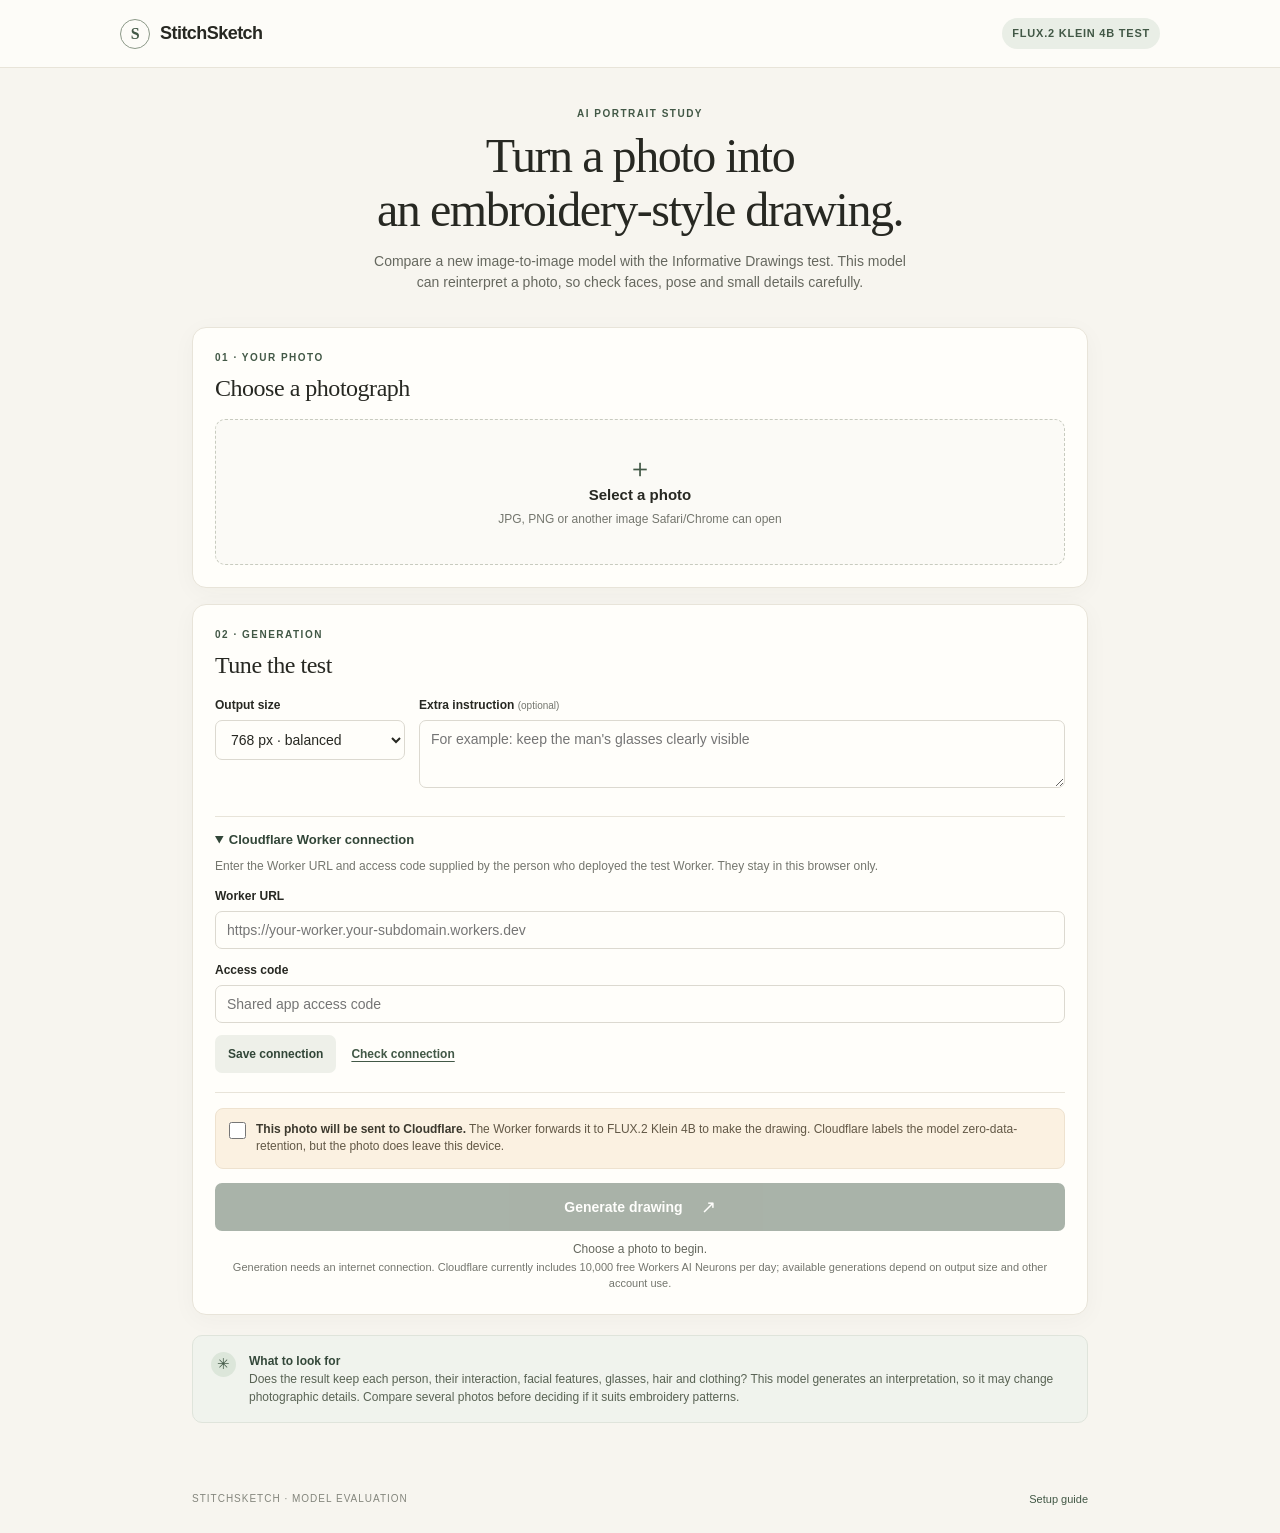
==== flux2-klein-test/index.html @ a5161a9f "Flux Klein test" ====
<!doctype html>
<html lang="en">
<head>
  <meta charset="utf-8">
  <meta name="viewport" content="width=device-width, initial-scale=1, viewport-fit=cover">
  <meta name="theme-color" content="#f7f5ef">
  <meta name="description" content="A private test of FLUX.2 Klein 4B for embroidery-style portrait drawings.">
  <meta name="apple-mobile-web-app-capable" content="yes">
  <meta name="apple-mobile-web-app-title" content="StitchSketch AI">
  <link rel="manifest" href="./manifest.webmanifest">
  <link rel="stylesheet" href="./styles.css">
  <title>StitchSketch · FLUX.2 Klein test</title>
</head>
<body>
  <header class="topbar">
    <a class="wordmark" href="./" aria-label="StitchSketch home"><span class="wordmark-mark" aria-hidden="true">S</span><span>StitchSketch</span></a>
    <span class="model-tag">FLUX.2 Klein 4B test</span>
  </header>

  <main>
    <section class="intro">
      <p class="eyebrow">AI PORTRAIT STUDY</p>
      <h1>Turn a photo into<br>an embroidery-style drawing.</h1>
      <p class="lede">Compare a new image-to-image model with the Informative Drawings test. This model can reinterpret a photo, so check faces, pose and small details carefully.</p>
    </section>

    <section class="panel setup-panel" aria-labelledby="photo-title">
      <div class="section-heading">
        <div><p class="eyebrow">01 · YOUR PHOTO</p><h2 id="photo-title">Choose a photograph</h2></div>
      </div>
      <label class="upload-zone" for="photo-file" id="upload-zone">
        <span class="upload-icon" aria-hidden="true">＋</span>
        <span class="upload-title">Select a photo</span>
        <span class="upload-hint">JPG, PNG or another image Safari/Chrome can open</span>
        <input id="photo-file" type="file" accept="image/*">
      </label>
      <div class="preview-grid" id="preview-grid" hidden>
        <figure class="preview-card">
          <figcaption><span>Original</span><span id="source-dimensions" class="muted"></span></figcaption>
          <div class="image-frame"><img id="original-preview" alt="Selected original photograph"></div>
        </figure>
        <figure class="preview-card">
          <figcaption><span>FLUX.2 result</span><span id="output-dimensions" class="muted"></span></figcaption>
          <div class="image-frame result-frame" id="result-frame"><div class="empty-result">Your drawing will appear here</div><img id="result-preview" alt="Generated embroidery-style line drawing" hidden></div>
        </figure>
      </div>
    </section>

    <section class="panel controls-panel" aria-labelledby="controls-title">
      <div class="section-heading">
        <div><p class="eyebrow">02 · GENERATION</p><h2 id="controls-title">Tune the test</h2></div>
      </div>
      <div class="controls-row">
        <label class="field"><span>Output size</span>
          <select id="output-size">
            <option value="512">512 px · faster</option>
            <option value="768" selected>768 px · balanced</option>
            <option value="1024">1024 px · largest</option>
          </select>
        </label>
        <label class="field prompt-field"><span>Extra instruction <small>(optional)</small></span>
          <textarea id="extra-prompt" rows="2" maxlength="400" placeholder="For example: keep the man's glasses clearly visible"></textarea>
        </label>
      </div>

      <details class="connection-settings" id="connection-settings">
        <summary>Cloudflare Worker connection</summary>
        <p class="settings-note">Enter the Worker URL and access code supplied by the person who deployed the test Worker. They stay in this browser only.</p>
        <label class="field"><span>Worker URL</span><input id="worker-url" type="url" inputmode="url" placeholder="https://your-worker.your-subdomain.workers.dev" autocomplete="url"></label>
        <label class="field"><span>Access code</span><input id="access-key" type="password" autocomplete="off" placeholder="Shared app access code"></label>
        <div class="settings-actions"><button class="button button-secondary" id="save-settings" type="button">Save connection</button><button class="text-button" id="check-connection" type="button">Check connection</button></div>
        <p class="connection-status" id="connection-status" role="status" aria-live="polite"></p>
      </details>

      <div class="privacy-box">
        <label class="consent-label"><input id="photo-consent" type="checkbox"><span><strong>This photo will be sent to Cloudflare.</strong> The Worker forwards it to FLUX.2 Klein 4B to make the drawing. Cloudflare labels the model zero-data-retention, but the photo does leave this device.</span></label>
      </div>
      <button class="button button-primary" id="generate-button" type="button" disabled><span>Generate drawing</span><span class="button-arrow" aria-hidden="true">↗</span></button>
      <div class="status-line" id="generation-status" role="status" aria-live="polite">Choose a photo to begin.</div>
      <p class="quota-note">Generation needs an internet connection. Cloudflare currently includes 10,000 free Workers AI Neurons per day; available generations depend on output size and other account use.</p>
      <button class="button button-secondary download-button" id="download-button" type="button" hidden>Save drawing as PNG</button>
    </section>

    <section class="note-card">
      <span class="note-icon" aria-hidden="true">✳</span>
      <p><strong>What to look for</strong><br>Does the result keep each person, their interaction, facial features, glasses, hair and clothing? This model generates an interpretation, so it may change photographic details. Compare several photos before deciding if it suits embroidery patterns.</p>
    </section>
  </main>
  <footer><span>STITCHSKETCH · MODEL EVALUATION</span><a href="./README.md">Setup guide</a></footer>
  <script src="./app.js" defer></script>
</body>
</html>
---- flux2-klein-test/styles.css ----
:root{color-scheme:light;--ink:#272822;--muted:#74766e;--paper:#f7f5ef;--card:#fffefa;--line:#e8e4d9;--green:#425846;--green-dark:#324638;--sage:#e9eee6;--warn:#fbf1e1;--serif:'Playfair Display',Georgia,serif;--sans:'DM Sans',Arial,sans-serif}
*{box-sizing:border-box}[hidden]{display:none!important}body{margin:0;background:var(--paper);color:var(--ink);font-family:var(--sans);font-size:15px;line-height:1.5;-webkit-font-smoothing:antialiased}.topbar{height:68px;display:flex;align-items:center;justify-content:space-between;padding:0 max(22px,calc((100vw - 1040px)/2));border-bottom:1px solid var(--line);background:rgba(255,254,250,.8)}.wordmark{display:flex;align-items:center;gap:10px;color:var(--ink);text-decoration:none;font-weight:700;letter-spacing:-.03em;font-size:18px}.wordmark-mark{width:30px;height:30px;border:1px solid #8c9988;border-radius:50%;display:grid;place-items:center;font:600 16px var(--serif);color:var(--green)}.model-tag{font-size:11px;font-weight:600;letter-spacing:.07em;text-transform:uppercase;color:var(--green);background:var(--sage);padding:7px 10px;border-radius:99px}main{max-width:940px;margin:0 auto;padding:38px 22px 68px}.intro{max-width:650px;margin:0 auto 34px;text-align:center}.eyebrow{margin:0 0 8px;color:var(--green);font-size:10px;font-weight:700;letter-spacing:.15em}.intro h1{font:500 clamp(32px,6vw,48px)/1.12 var(--serif);letter-spacing:-.03em;margin:0 0 14px}.lede{max-width:555px;margin:0 auto;color:#66685f;font-size:14px}.panel{background:var(--card);border:1px solid var(--line);border-radius:14px;padding:22px;margin:0 0 16px;box-shadow:0 5px 24px rgba(43,46,35,.035)}.section-heading{display:flex;align-items:center;justify-content:space-between;margin-bottom:16px}.section-heading h2{font:500 24px/1.25 var(--serif);margin:0;letter-spacing:-.02em}.upload-zone{min-height:146px;border:1px dashed #c8cbbf;border-radius:10px;background:#fbfaf6;display:flex;flex-direction:column;align-items:center;justify-content:center;gap:3px;cursor:pointer;text-align:center;transition:border-color .18s,background .18s}.upload-zone:hover,.upload-zone:focus-within{border-color:var(--green);background:#f7f8f2}.upload-icon{font-size:26px;line-height:1;color:var(--green);font-weight:300}.upload-title{font-weight:600}.upload-hint{font-size:12px;color:var(--muted)}#photo-file{position:absolute;width:1px;height:1px;overflow:hidden;clip:rect(0,0,0,0);white-space:nowrap;clip-path:inset(50%)}.preview-grid{display:grid;grid-template-columns:1fr 1fr;gap:14px;margin-top:18px}.preview-card{margin:0;min-width:0}.preview-card figcaption{display:flex;justify-content:space-between;gap:8px;align-items:center;margin:0 0 7px;font-size:12px;font-weight:600}.muted{font-size:11px;color:var(--muted);font-weight:400}.image-frame{background:#f1efe8;border:1px solid var(--line);border-radius:8px;overflow:hidden;min-height:170px;aspect-ratio:4/3;display:flex;align-items:center;justify-content:center}.image-frame img{display:block;width:100%;height:100%;object-fit:contain}.result-frame{background:#fff}.empty-result{font-size:12px;color:#999990}.controls-panel{padding:22px}.controls-row{display:grid;grid-template-columns:190px 1fr;gap:14px;margin-bottom:16px}.field{display:flex;flex-direction:column;gap:6px;margin:0 0 12px;font-size:12px;font-weight:600}.field small{color:var(--muted);font-weight:400}select,input[type=url],input[type=password],textarea{width:100%;border:1px solid #dcd9d0;border-radius:7px;background:#fffefa;color:var(--ink);font:400 14px var(--sans);padding:10px 11px;outline:none}textarea{resize:vertical;min-height:68px}select:focus,input:focus,textarea:focus{border-color:#80917f;box-shadow:0 0 0 3px rgba(66,88,70,.1)}.connection-settings{border-top:1px solid var(--line);border-bottom:1px solid var(--line);padding:13px 0 10px;margin:0 0 15px}.connection-settings summary{cursor:pointer;font-size:13px;font-weight:600;color:var(--green-dark)}.settings-note{font-size:12px;color:var(--muted);margin:8px 0 12px}.settings-actions{display:flex;align-items:center;gap:15px}.button{display:inline-flex;align-items:center;justify-content:center;gap:18px;min-height:48px;border:0;border-radius:7px;padding:0 18px;font:600 14px var(--sans);cursor:pointer;transition:background .15s,transform .15s}.button:active:not(:disabled){transform:translateY(1px)}.button-primary{width:100%;background:var(--green);color:#fff;margin-top:14px}.button-primary:hover:not(:disabled){background:var(--green-dark)}.button-primary:disabled{opacity:.45;cursor:not-allowed}.button-arrow{font-size:18px;font-weight:400}.button-secondary{min-height:38px;padding:0 13px;background:#eef0e9;color:var(--green-dark);font-size:12px}.button-secondary:hover{background:#e2e7de}.text-button{border:0;background:none;color:var(--green);text-decoration:underline;text-underline-offset:3px;font:600 12px var(--sans);cursor:pointer;padding:8px 0}.privacy-box{padding:12px 13px;background:var(--warn);border:1px solid #eee2cf;border-radius:8px}.consent-label{display:flex;align-items:flex-start;gap:10px;color:#625846;font-size:12px;line-height:1.45;cursor:pointer}.consent-label input{accent-color:var(--green);width:17px;height:17px;flex:0 0 auto;margin:1px 0 0}.consent-label strong{color:#3c392e}.status-line{min-height:22px;text-align:center;color:#64675d;font-size:12px;padding:9px 4px 0}.status-line.error,.connection-status.error{color:#9c3f32}.status-line.success,.connection-status.success{color:var(--green)}.quota-note{margin:1px 0 0;text-align:center;color:var(--muted);font-size:11px}.download-button{width:100%;margin-top:12px}.connection-status{font-size:12px;margin:9px 0 0;color:var(--muted)}.note-card{display:flex;gap:13px;align-items:flex-start;margin-top:20px;padding:16px 18px;border:1px solid #dfe4db;border-radius:10px;background:#f0f3ed;color:#596354}.note-card p{margin:0;font-size:12px}.note-card strong{color:#34483a}.note-icon{display:grid;place-items:center;flex:0 0 25px;height:25px;border-radius:50%;background:#dce6da;color:var(--green);font-size:15px}footer{max-width:940px;margin:0 auto;padding:0 22px 26px;display:flex;justify-content:space-between;color:#84867d;font-size:10px;letter-spacing:.1em}footer a{color:var(--green);letter-spacing:0;font-size:11px;text-decoration:none}
@media(max-width:640px){.topbar{height:60px;padding:0 16px}.wordmark{font-size:16px}.model-tag{font-size:9px;padding:6px 8px}main{padding:29px 14px 42px}.intro{margin-bottom:25px}.lede{font-size:13px}.panel{padding:17px;border-radius:12px}.section-heading h2{font-size:22px}.preview-grid{gap:9px}.image-frame{min-height:115px;aspect-ratio:1/1}.preview-card figcaption{font-size:11px;align-items:flex-start;flex-direction:column;gap:1px}.controls-row{grid-template-columns:1fr;gap:0}.controls-row .field:first-child{max-width:none}.note-card{padding:14px}.note-card p{font-size:11px}footer{padding:0 15px 20px}}
@media(prefers-reduced-motion:reduce){*,*::before,*::after{scroll-behavior:auto!important;transition:none!important}}
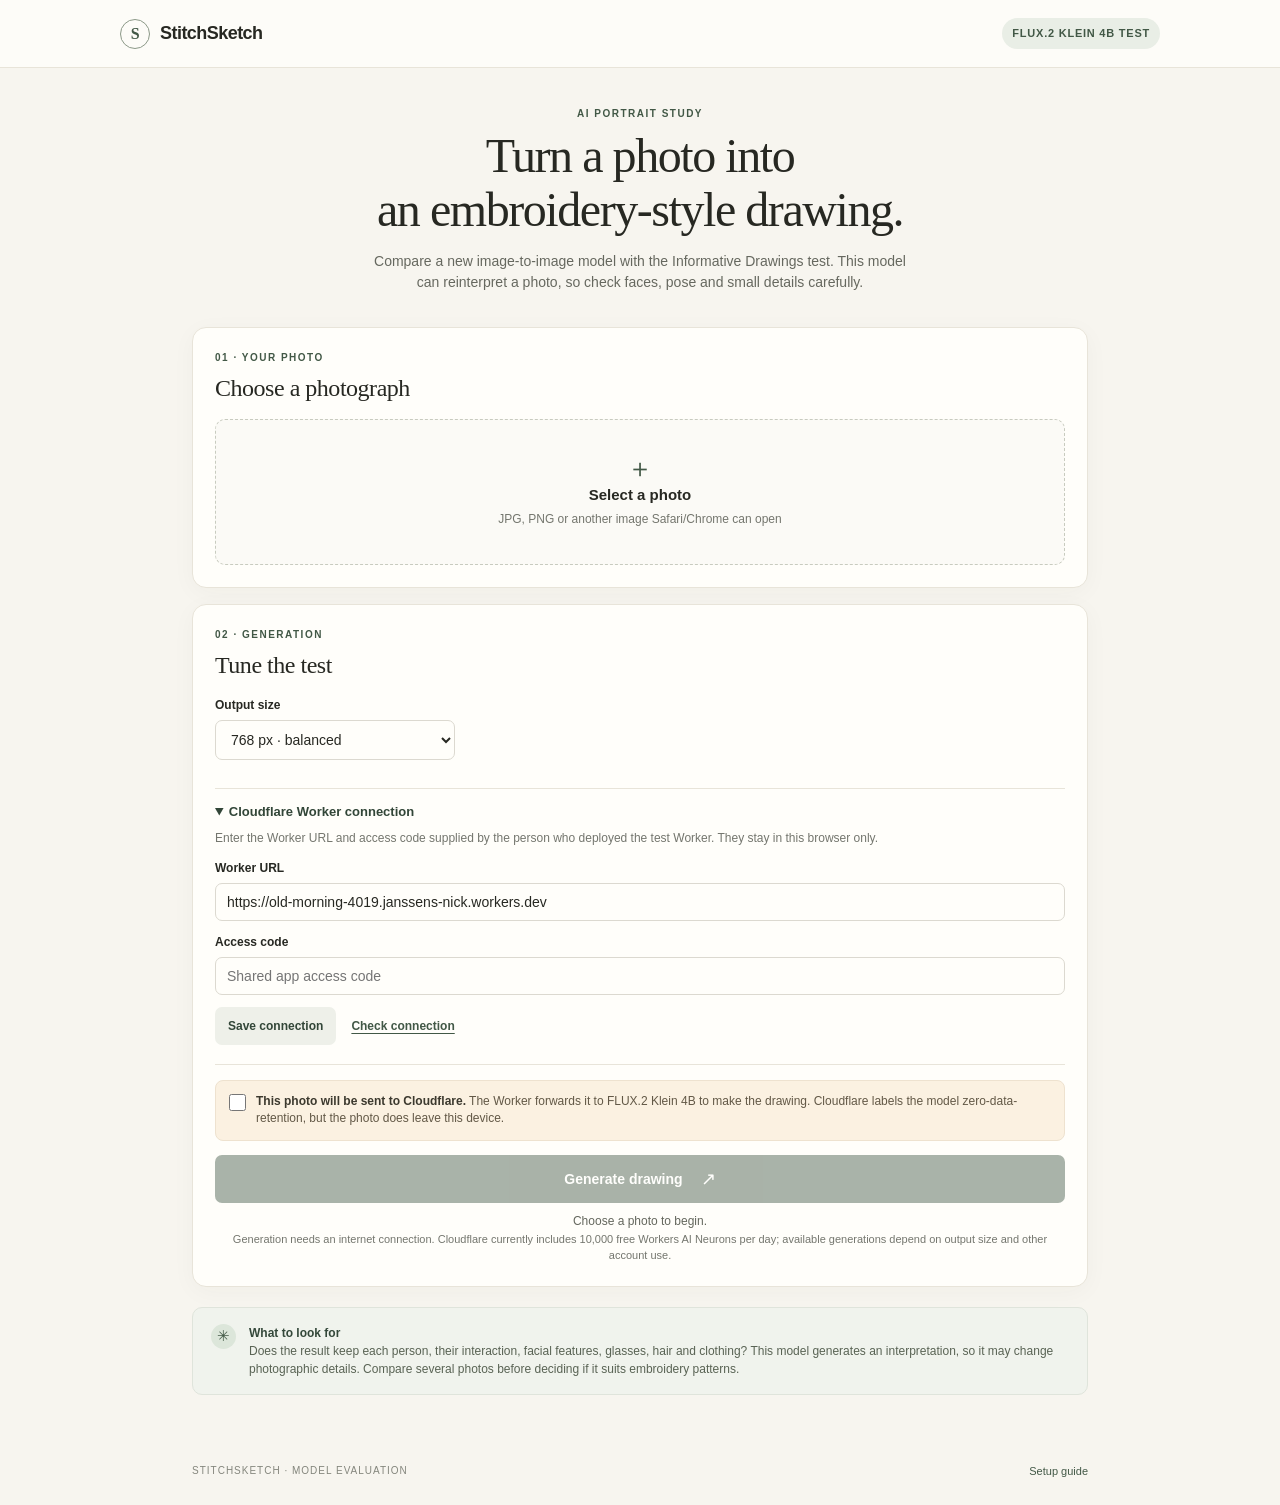
==== commit a268d70d: "Make FLUX embroidery prompt automatic" ====
--- a/flux2-klein-test/index.html
+++ b/flux2-klein-test/index.html
@@ -58,9 +58,6 @@
             <option value="1024">1024 px · largest</option>
           </select>
         </label>
-        <label class="field prompt-field"><span>Extra instruction <small>(optional)</small></span>
-          <textarea id="extra-prompt" rows="2" maxlength="400" placeholder="For example: keep the man's glasses clearly visible"></textarea>
-        </label>
       </div>
 
       <details class="connection-settings" id="connection-settings">
--- a/flux2-klein-test/styles.css
+++ b/flux2-klein-test/styles.css
@@ -1,4 +1,4 @@
 :root{color-scheme:light;--ink:#272822;--muted:#74766e;--paper:#f7f5ef;--card:#fffefa;--line:#e8e4d9;--green:#425846;--green-dark:#324638;--sage:#e9eee6;--warn:#fbf1e1;--serif:'Playfair Display',Georgia,serif;--sans:'DM Sans',Arial,sans-serif}
-*{box-sizing:border-box}[hidden]{display:none!important}body{margin:0;background:var(--paper);color:var(--ink);font-family:var(--sans);font-size:15px;line-height:1.5;-webkit-font-smoothing:antialiased}.topbar{height:68px;display:flex;align-items:center;justify-content:space-between;padding:0 max(22px,calc((100vw - 1040px)/2));border-bottom:1px solid var(--line);background:rgba(255,254,250,.8)}.wordmark{display:flex;align-items:center;gap:10px;color:var(--ink);text-decoration:none;font-weight:700;letter-spacing:-.03em;font-size:18px}.wordmark-mark{width:30px;height:30px;border:1px solid #8c9988;border-radius:50%;display:grid;place-items:center;font:600 16px var(--serif);color:var(--green)}.model-tag{font-size:11px;font-weight:600;letter-spacing:.07em;text-transform:uppercase;color:var(--green);background:var(--sage);padding:7px 10px;border-radius:99px}main{max-width:940px;margin:0 auto;padding:38px 22px 68px}.intro{max-width:650px;margin:0 auto 34px;text-align:center}.eyebrow{margin:0 0 8px;color:var(--green);font-size:10px;font-weight:700;letter-spacing:.15em}.intro h1{font:500 clamp(32px,6vw,48px)/1.12 var(--serif);letter-spacing:-.03em;margin:0 0 14px}.lede{max-width:555px;margin:0 auto;color:#66685f;font-size:14px}.panel{background:var(--card);border:1px solid var(--line);border-radius:14px;padding:22px;margin:0 0 16px;box-shadow:0 5px 24px rgba(43,46,35,.035)}.section-heading{display:flex;align-items:center;justify-content:space-between;margin-bottom:16px}.section-heading h2{font:500 24px/1.25 var(--serif);margin:0;letter-spacing:-.02em}.upload-zone{min-height:146px;border:1px dashed #c8cbbf;border-radius:10px;background:#fbfaf6;display:flex;flex-direction:column;align-items:center;justify-content:center;gap:3px;cursor:pointer;text-align:center;transition:border-color .18s,background .18s}.upload-zone:hover,.upload-zone:focus-within{border-color:var(--green);background:#f7f8f2}.upload-icon{font-size:26px;line-height:1;color:var(--green);font-weight:300}.upload-title{font-weight:600}.upload-hint{font-size:12px;color:var(--muted)}#photo-file{position:absolute;width:1px;height:1px;overflow:hidden;clip:rect(0,0,0,0);white-space:nowrap;clip-path:inset(50%)}.preview-grid{display:grid;grid-template-columns:1fr 1fr;gap:14px;margin-top:18px}.preview-card{margin:0;min-width:0}.preview-card figcaption{display:flex;justify-content:space-between;gap:8px;align-items:center;margin:0 0 7px;font-size:12px;font-weight:600}.muted{font-size:11px;color:var(--muted);font-weight:400}.image-frame{background:#f1efe8;border:1px solid var(--line);border-radius:8px;overflow:hidden;min-height:170px;aspect-ratio:4/3;display:flex;align-items:center;justify-content:center}.image-frame img{display:block;width:100%;height:100%;object-fit:contain}.result-frame{background:#fff}.empty-result{font-size:12px;color:#999990}.controls-panel{padding:22px}.controls-row{display:grid;grid-template-columns:190px 1fr;gap:14px;margin-bottom:16px}.field{display:flex;flex-direction:column;gap:6px;margin:0 0 12px;font-size:12px;font-weight:600}.field small{color:var(--muted);font-weight:400}select,input[type=url],input[type=password],textarea{width:100%;border:1px solid #dcd9d0;border-radius:7px;background:#fffefa;color:var(--ink);font:400 14px var(--sans);padding:10px 11px;outline:none}textarea{resize:vertical;min-height:68px}select:focus,input:focus,textarea:focus{border-color:#80917f;box-shadow:0 0 0 3px rgba(66,88,70,.1)}.connection-settings{border-top:1px solid var(--line);border-bottom:1px solid var(--line);padding:13px 0 10px;margin:0 0 15px}.connection-settings summary{cursor:pointer;font-size:13px;font-weight:600;color:var(--green-dark)}.settings-note{font-size:12px;color:var(--muted);margin:8px 0 12px}.settings-actions{display:flex;align-items:center;gap:15px}.button{display:inline-flex;align-items:center;justify-content:center;gap:18px;min-height:48px;border:0;border-radius:7px;padding:0 18px;font:600 14px var(--sans);cursor:pointer;transition:background .15s,transform .15s}.button:active:not(:disabled){transform:translateY(1px)}.button-primary{width:100%;background:var(--green);color:#fff;margin-top:14px}.button-primary:hover:not(:disabled){background:var(--green-dark)}.button-primary:disabled{opacity:.45;cursor:not-allowed}.button-arrow{font-size:18px;font-weight:400}.button-secondary{min-height:38px;padding:0 13px;background:#eef0e9;color:var(--green-dark);font-size:12px}.button-secondary:hover{background:#e2e7de}.text-button{border:0;background:none;color:var(--green);text-decoration:underline;text-underline-offset:3px;font:600 12px var(--sans);cursor:pointer;padding:8px 0}.privacy-box{padding:12px 13px;background:var(--warn);border:1px solid #eee2cf;border-radius:8px}.consent-label{display:flex;align-items:flex-start;gap:10px;color:#625846;font-size:12px;line-height:1.45;cursor:pointer}.consent-label input{accent-color:var(--green);width:17px;height:17px;flex:0 0 auto;margin:1px 0 0}.consent-label strong{color:#3c392e}.status-line{min-height:22px;text-align:center;color:#64675d;font-size:12px;padding:9px 4px 0}.status-line.error,.connection-status.error{color:#9c3f32}.status-line.success,.connection-status.success{color:var(--green)}.quota-note{margin:1px 0 0;text-align:center;color:var(--muted);font-size:11px}.download-button{width:100%;margin-top:12px}.connection-status{font-size:12px;margin:9px 0 0;color:var(--muted)}.note-card{display:flex;gap:13px;align-items:flex-start;margin-top:20px;padding:16px 18px;border:1px solid #dfe4db;border-radius:10px;background:#f0f3ed;color:#596354}.note-card p{margin:0;font-size:12px}.note-card strong{color:#34483a}.note-icon{display:grid;place-items:center;flex:0 0 25px;height:25px;border-radius:50%;background:#dce6da;color:var(--green);font-size:15px}footer{max-width:940px;margin:0 auto;padding:0 22px 26px;display:flex;justify-content:space-between;color:#84867d;font-size:10px;letter-spacing:.1em}footer a{color:var(--green);letter-spacing:0;font-size:11px;text-decoration:none}
+*{box-sizing:border-box}[hidden]{display:none!important}body{margin:0;background:var(--paper);color:var(--ink);font-family:var(--sans);font-size:15px;line-height:1.5;-webkit-font-smoothing:antialiased}.topbar{height:68px;display:flex;align-items:center;justify-content:space-between;padding:0 max(22px,calc((100vw - 1040px)/2));border-bottom:1px solid var(--line);background:rgba(255,254,250,.8)}.wordmark{display:flex;align-items:center;gap:10px;color:var(--ink);text-decoration:none;font-weight:700;letter-spacing:-.03em;font-size:18px}.wordmark-mark{width:30px;height:30px;border:1px solid #8c9988;border-radius:50%;display:grid;place-items:center;font:600 16px var(--serif);color:var(--green)}.model-tag{font-size:11px;font-weight:600;letter-spacing:.07em;text-transform:uppercase;color:var(--green);background:var(--sage);padding:7px 10px;border-radius:99px}main{max-width:940px;margin:0 auto;padding:38px 22px 68px}.intro{max-width:650px;margin:0 auto 34px;text-align:center}.eyebrow{margin:0 0 8px;color:var(--green);font-size:10px;font-weight:700;letter-spacing:.15em}.intro h1{font:500 clamp(32px,6vw,48px)/1.12 var(--serif);letter-spacing:-.03em;margin:0 0 14px}.lede{max-width:555px;margin:0 auto;color:#66685f;font-size:14px}.panel{background:var(--card);border:1px solid var(--line);border-radius:14px;padding:22px;margin:0 0 16px;box-shadow:0 5px 24px rgba(43,46,35,.035)}.section-heading{display:flex;align-items:center;justify-content:space-between;margin-bottom:16px}.section-heading h2{font:500 24px/1.25 var(--serif);margin:0;letter-spacing:-.02em}.upload-zone{min-height:146px;border:1px dashed #c8cbbf;border-radius:10px;background:#fbfaf6;display:flex;flex-direction:column;align-items:center;justify-content:center;gap:3px;cursor:pointer;text-align:center;transition:border-color .18s,background .18s}.upload-zone:hover,.upload-zone:focus-within{border-color:var(--green);background:#f7f8f2}.upload-icon{font-size:26px;line-height:1;color:var(--green);font-weight:300}.upload-title{font-weight:600}.upload-hint{font-size:12px;color:var(--muted)}#photo-file{position:absolute;width:1px;height:1px;overflow:hidden;clip:rect(0,0,0,0);white-space:nowrap;clip-path:inset(50%)}.preview-grid{display:grid;grid-template-columns:1fr 1fr;gap:14px;margin-top:18px}.preview-card{margin:0;min-width:0}.preview-card figcaption{display:flex;justify-content:space-between;gap:8px;align-items:center;margin:0 0 7px;font-size:12px;font-weight:600}.muted{font-size:11px;color:var(--muted);font-weight:400}.image-frame{background:#f1efe8;border:1px solid var(--line);border-radius:8px;overflow:hidden;min-height:170px;aspect-ratio:4/3;display:flex;align-items:center;justify-content:center}.image-frame img{display:block;width:100%;height:100%;object-fit:contain}.result-frame{background:#fff}.empty-result{font-size:12px;color:#999990}.controls-panel{padding:22px}.controls-row{display:grid;grid-template-columns:minmax(180px,240px);gap:14px;margin-bottom:16px}.field{display:flex;flex-direction:column;gap:6px;margin:0 0 12px;font-size:12px;font-weight:600}.field small{color:var(--muted);font-weight:400}select,input[type=url],input[type=password],textarea{width:100%;border:1px solid #dcd9d0;border-radius:7px;background:#fffefa;color:var(--ink);font:400 14px var(--sans);padding:10px 11px;outline:none}textarea{resize:vertical;min-height:68px}select:focus,input:focus,textarea:focus{border-color:#80917f;box-shadow:0 0 0 3px rgba(66,88,70,.1)}.connection-settings{border-top:1px solid var(--line);border-bottom:1px solid var(--line);padding:13px 0 10px;margin:0 0 15px}.connection-settings summary{cursor:pointer;font-size:13px;font-weight:600;color:var(--green-dark)}.settings-note{font-size:12px;color:var(--muted);margin:8px 0 12px}.settings-actions{display:flex;align-items:center;gap:15px}.button{display:inline-flex;align-items:center;justify-content:center;gap:18px;min-height:48px;border:0;border-radius:7px;padding:0 18px;font:600 14px var(--sans);cursor:pointer;transition:background .15s,transform .15s}.button:active:not(:disabled){transform:translateY(1px)}.button-primary{width:100%;background:var(--green);color:#fff;margin-top:14px}.button-primary:hover:not(:disabled){background:var(--green-dark)}.button-primary:disabled{opacity:.45;cursor:not-allowed}.button-arrow{font-size:18px;font-weight:400}.button-secondary{min-height:38px;padding:0 13px;background:#eef0e9;color:var(--green-dark);font-size:12px}.button-secondary:hover{background:#e2e7de}.text-button{border:0;background:none;color:var(--green);text-decoration:underline;text-underline-offset:3px;font:600 12px var(--sans);cursor:pointer;padding:8px 0}.privacy-box{padding:12px 13px;background:var(--warn);border:1px solid #eee2cf;border-radius:8px}.consent-label{display:flex;align-items:flex-start;gap:10px;color:#625846;font-size:12px;line-height:1.45;cursor:pointer}.consent-label input{accent-color:var(--green);width:17px;height:17px;flex:0 0 auto;margin:1px 0 0}.consent-label strong{color:#3c392e}.status-line{min-height:22px;text-align:center;color:#64675d;font-size:12px;padding:9px 4px 0}.status-line.error,.connection-status.error{color:#9c3f32}.status-line.success,.connection-status.success{color:var(--green)}.quota-note{margin:1px 0 0;text-align:center;color:var(--muted);font-size:11px}.download-button{width:100%;margin-top:12px}.connection-status{font-size:12px;margin:9px 0 0;color:var(--muted)}.note-card{display:flex;gap:13px;align-items:flex-start;margin-top:20px;padding:16px 18px;border:1px solid #dfe4db;border-radius:10px;background:#f0f3ed;color:#596354}.note-card p{margin:0;font-size:12px}.note-card strong{color:#34483a}.note-icon{display:grid;place-items:center;flex:0 0 25px;height:25px;border-radius:50%;background:#dce6da;color:var(--green);font-size:15px}footer{max-width:940px;margin:0 auto;padding:0 22px 26px;display:flex;justify-content:space-between;color:#84867d;font-size:10px;letter-spacing:.1em}footer a{color:var(--green);letter-spacing:0;font-size:11px;text-decoration:none}
 @media(max-width:640px){.topbar{height:60px;padding:0 16px}.wordmark{font-size:16px}.model-tag{font-size:9px;padding:6px 8px}main{padding:29px 14px 42px}.intro{margin-bottom:25px}.lede{font-size:13px}.panel{padding:17px;border-radius:12px}.section-heading h2{font-size:22px}.preview-grid{gap:9px}.image-frame{min-height:115px;aspect-ratio:1/1}.preview-card figcaption{font-size:11px;align-items:flex-start;flex-direction:column;gap:1px}.controls-row{grid-template-columns:1fr;gap:0}.controls-row .field:first-child{max-width:none}.note-card{padding:14px}.note-card p{font-size:11px}footer{padding:0 15px 20px}}
 @media(prefers-reduced-motion:reduce){*,*::before,*::after{scroll-behavior:auto!important;transition:none!important}}
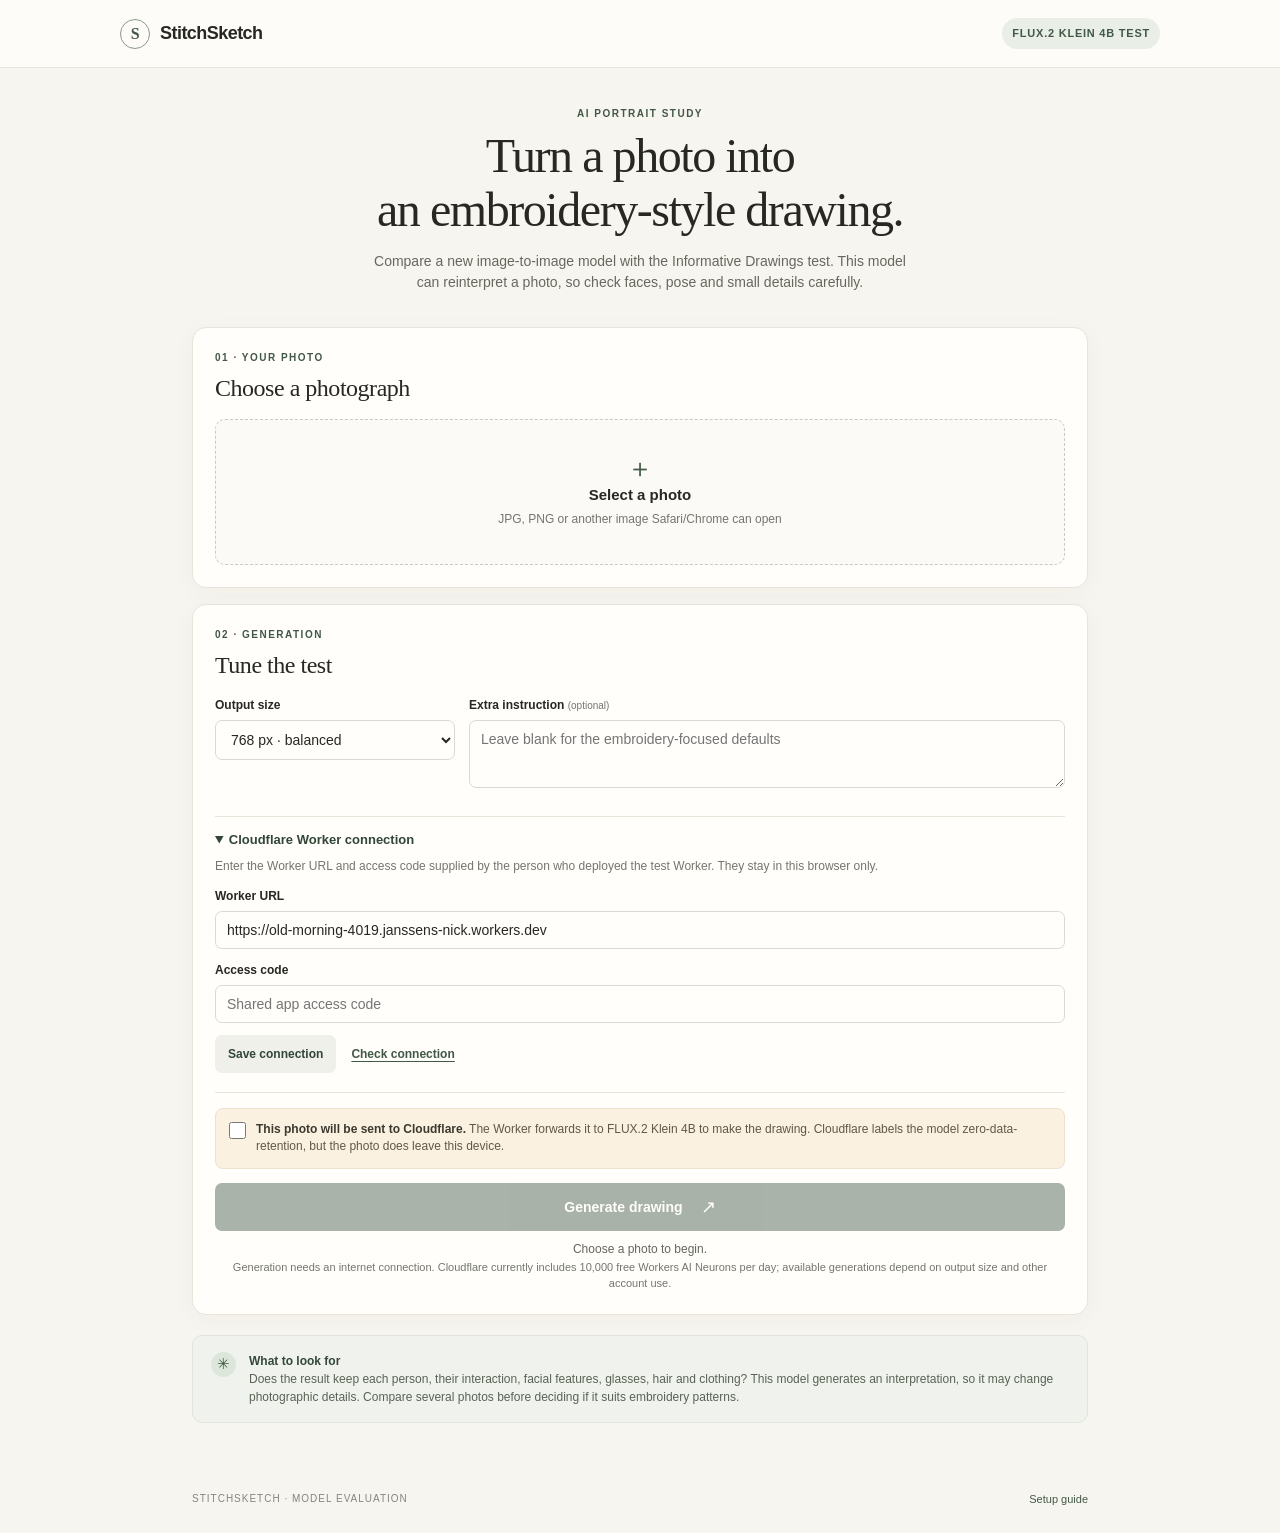
==== commit f1225d2c: "Update prompt for worker" ====
--- a/flux2-klein-test/index.html
+++ b/flux2-klein-test/index.html
@@ -58,6 +58,10 @@
             <option value="1024">1024 px · largest</option>
           </select>
         </label>
+        <label class="field prompt-field" for="extra-prompt">
+          <span>Extra instruction <small>(optional)</small></span>
+          <textarea id="extra-prompt" rows="2" maxlength="400" placeholder="Leave blank for the embroidery-focused defaults"></textarea>
+        </label>
       </div>
 
       <details class="connection-settings" id="connection-settings">
--- a/flux2-klein-test/styles.css
+++ b/flux2-klein-test/styles.css
@@ -1,4 +1,4 @@
 :root{color-scheme:light;--ink:#272822;--muted:#74766e;--paper:#f7f5ef;--card:#fffefa;--line:#e8e4d9;--green:#425846;--green-dark:#324638;--sage:#e9eee6;--warn:#fbf1e1;--serif:'Playfair Display',Georgia,serif;--sans:'DM Sans',Arial,sans-serif}
-*{box-sizing:border-box}[hidden]{display:none!important}body{margin:0;background:var(--paper);color:var(--ink);font-family:var(--sans);font-size:15px;line-height:1.5;-webkit-font-smoothing:antialiased}.topbar{height:68px;display:flex;align-items:center;justify-content:space-between;padding:0 max(22px,calc((100vw - 1040px)/2));border-bottom:1px solid var(--line);background:rgba(255,254,250,.8)}.wordmark{display:flex;align-items:center;gap:10px;color:var(--ink);text-decoration:none;font-weight:700;letter-spacing:-.03em;font-size:18px}.wordmark-mark{width:30px;height:30px;border:1px solid #8c9988;border-radius:50%;display:grid;place-items:center;font:600 16px var(--serif);color:var(--green)}.model-tag{font-size:11px;font-weight:600;letter-spacing:.07em;text-transform:uppercase;color:var(--green);background:var(--sage);padding:7px 10px;border-radius:99px}main{max-width:940px;margin:0 auto;padding:38px 22px 68px}.intro{max-width:650px;margin:0 auto 34px;text-align:center}.eyebrow{margin:0 0 8px;color:var(--green);font-size:10px;font-weight:700;letter-spacing:.15em}.intro h1{font:500 clamp(32px,6vw,48px)/1.12 var(--serif);letter-spacing:-.03em;margin:0 0 14px}.lede{max-width:555px;margin:0 auto;color:#66685f;font-size:14px}.panel{background:var(--card);border:1px solid var(--line);border-radius:14px;padding:22px;margin:0 0 16px;box-shadow:0 5px 24px rgba(43,46,35,.035)}.section-heading{display:flex;align-items:center;justify-content:space-between;margin-bottom:16px}.section-heading h2{font:500 24px/1.25 var(--serif);margin:0;letter-spacing:-.02em}.upload-zone{min-height:146px;border:1px dashed #c8cbbf;border-radius:10px;background:#fbfaf6;display:flex;flex-direction:column;align-items:center;justify-content:center;gap:3px;cursor:pointer;text-align:center;transition:border-color .18s,background .18s}.upload-zone:hover,.upload-zone:focus-within{border-color:var(--green);background:#f7f8f2}.upload-icon{font-size:26px;line-height:1;color:var(--green);font-weight:300}.upload-title{font-weight:600}.upload-hint{font-size:12px;color:var(--muted)}#photo-file{position:absolute;width:1px;height:1px;overflow:hidden;clip:rect(0,0,0,0);white-space:nowrap;clip-path:inset(50%)}.preview-grid{display:grid;grid-template-columns:1fr 1fr;gap:14px;margin-top:18px}.preview-card{margin:0;min-width:0}.preview-card figcaption{display:flex;justify-content:space-between;gap:8px;align-items:center;margin:0 0 7px;font-size:12px;font-weight:600}.muted{font-size:11px;color:var(--muted);font-weight:400}.image-frame{background:#f1efe8;border:1px solid var(--line);border-radius:8px;overflow:hidden;min-height:170px;aspect-ratio:4/3;display:flex;align-items:center;justify-content:center}.image-frame img{display:block;width:100%;height:100%;object-fit:contain}.result-frame{background:#fff}.empty-result{font-size:12px;color:#999990}.controls-panel{padding:22px}.controls-row{display:grid;grid-template-columns:minmax(180px,240px);gap:14px;margin-bottom:16px}.field{display:flex;flex-direction:column;gap:6px;margin:0 0 12px;font-size:12px;font-weight:600}.field small{color:var(--muted);font-weight:400}select,input[type=url],input[type=password],textarea{width:100%;border:1px solid #dcd9d0;border-radius:7px;background:#fffefa;color:var(--ink);font:400 14px var(--sans);padding:10px 11px;outline:none}textarea{resize:vertical;min-height:68px}select:focus,input:focus,textarea:focus{border-color:#80917f;box-shadow:0 0 0 3px rgba(66,88,70,.1)}.connection-settings{border-top:1px solid var(--line);border-bottom:1px solid var(--line);padding:13px 0 10px;margin:0 0 15px}.connection-settings summary{cursor:pointer;font-size:13px;font-weight:600;color:var(--green-dark)}.settings-note{font-size:12px;color:var(--muted);margin:8px 0 12px}.settings-actions{display:flex;align-items:center;gap:15px}.button{display:inline-flex;align-items:center;justify-content:center;gap:18px;min-height:48px;border:0;border-radius:7px;padding:0 18px;font:600 14px var(--sans);cursor:pointer;transition:background .15s,transform .15s}.button:active:not(:disabled){transform:translateY(1px)}.button-primary{width:100%;background:var(--green);color:#fff;margin-top:14px}.button-primary:hover:not(:disabled){background:var(--green-dark)}.button-primary:disabled{opacity:.45;cursor:not-allowed}.button-arrow{font-size:18px;font-weight:400}.button-secondary{min-height:38px;padding:0 13px;background:#eef0e9;color:var(--green-dark);font-size:12px}.button-secondary:hover{background:#e2e7de}.text-button{border:0;background:none;color:var(--green);text-decoration:underline;text-underline-offset:3px;font:600 12px var(--sans);cursor:pointer;padding:8px 0}.privacy-box{padding:12px 13px;background:var(--warn);border:1px solid #eee2cf;border-radius:8px}.consent-label{display:flex;align-items:flex-start;gap:10px;color:#625846;font-size:12px;line-height:1.45;cursor:pointer}.consent-label input{accent-color:var(--green);width:17px;height:17px;flex:0 0 auto;margin:1px 0 0}.consent-label strong{color:#3c392e}.status-line{min-height:22px;text-align:center;color:#64675d;font-size:12px;padding:9px 4px 0}.status-line.error,.connection-status.error{color:#9c3f32}.status-line.success,.connection-status.success{color:var(--green)}.quota-note{margin:1px 0 0;text-align:center;color:var(--muted);font-size:11px}.download-button{width:100%;margin-top:12px}.connection-status{font-size:12px;margin:9px 0 0;color:var(--muted)}.note-card{display:flex;gap:13px;align-items:flex-start;margin-top:20px;padding:16px 18px;border:1px solid #dfe4db;border-radius:10px;background:#f0f3ed;color:#596354}.note-card p{margin:0;font-size:12px}.note-card strong{color:#34483a}.note-icon{display:grid;place-items:center;flex:0 0 25px;height:25px;border-radius:50%;background:#dce6da;color:var(--green);font-size:15px}footer{max-width:940px;margin:0 auto;padding:0 22px 26px;display:flex;justify-content:space-between;color:#84867d;font-size:10px;letter-spacing:.1em}footer a{color:var(--green);letter-spacing:0;font-size:11px;text-decoration:none}
+*{box-sizing:border-box}[hidden]{display:none!important}body{margin:0;background:var(--paper);color:var(--ink);font-family:var(--sans);font-size:15px;line-height:1.5;-webkit-font-smoothing:antialiased}.topbar{height:68px;display:flex;align-items:center;justify-content:space-between;padding:0 max(22px,calc((100vw - 1040px)/2));border-bottom:1px solid var(--line);background:rgba(255,254,250,.8)}.wordmark{display:flex;align-items:center;gap:10px;color:var(--ink);text-decoration:none;font-weight:700;letter-spacing:-.03em;font-size:18px}.wordmark-mark{width:30px;height:30px;border:1px solid #8c9988;border-radius:50%;display:grid;place-items:center;font:600 16px var(--serif);color:var(--green)}.model-tag{font-size:11px;font-weight:600;letter-spacing:.07em;text-transform:uppercase;color:var(--green);background:var(--sage);padding:7px 10px;border-radius:99px}main{max-width:940px;margin:0 auto;padding:38px 22px 68px}.intro{max-width:650px;margin:0 auto 34px;text-align:center}.eyebrow{margin:0 0 8px;color:var(--green);font-size:10px;font-weight:700;letter-spacing:.15em}.intro h1{font:500 clamp(32px,6vw,48px)/1.12 var(--serif);letter-spacing:-.03em;margin:0 0 14px}.lede{max-width:555px;margin:0 auto;color:#66685f;font-size:14px}.panel{background:var(--card);border:1px solid var(--line);border-radius:14px;padding:22px;margin:0 0 16px;box-shadow:0 5px 24px rgba(43,46,35,.035)}.section-heading{display:flex;align-items:center;justify-content:space-between;margin-bottom:16px}.section-heading h2{font:500 24px/1.25 var(--serif);margin:0;letter-spacing:-.02em}.upload-zone{min-height:146px;border:1px dashed #c8cbbf;border-radius:10px;background:#fbfaf6;display:flex;flex-direction:column;align-items:center;justify-content:center;gap:3px;cursor:pointer;text-align:center;transition:border-color .18s,background .18s}.upload-zone:hover,.upload-zone:focus-within{border-color:var(--green);background:#f7f8f2}.upload-icon{font-size:26px;line-height:1;color:var(--green);font-weight:300}.upload-title{font-weight:600}.upload-hint{font-size:12px;color:var(--muted)}#photo-file{position:absolute;width:1px;height:1px;overflow:hidden;clip:rect(0,0,0,0);white-space:nowrap;clip-path:inset(50%)}.preview-grid{display:grid;grid-template-columns:1fr 1fr;gap:14px;margin-top:18px}.preview-card{margin:0;min-width:0}.preview-card figcaption{display:flex;justify-content:space-between;gap:8px;align-items:center;margin:0 0 7px;font-size:12px;font-weight:600}.muted{font-size:11px;color:var(--muted);font-weight:400}.image-frame{background:#f1efe8;border:1px solid var(--line);border-radius:8px;overflow:hidden;min-height:170px;aspect-ratio:4/3;display:flex;align-items:center;justify-content:center}.image-frame img{display:block;width:100%;height:100%;object-fit:contain}.result-frame{background:#fff}.empty-result{font-size:12px;color:#999990}.controls-panel{padding:22px}.controls-row{display:grid;grid-template-columns:minmax(180px,240px) minmax(0,1fr);gap:14px;margin-bottom:16px}.prompt-field textarea{min-height:68px}.field{display:flex;flex-direction:column;gap:6px;margin:0 0 12px;font-size:12px;font-weight:600}.field small{color:var(--muted);font-weight:400}select,input[type=url],input[type=password],textarea{width:100%;border:1px solid #dcd9d0;border-radius:7px;background:#fffefa;color:var(--ink);font:400 14px var(--sans);padding:10px 11px;outline:none}textarea{resize:vertical;min-height:68px}select:focus,input:focus,textarea:focus{border-color:#80917f;box-shadow:0 0 0 3px rgba(66,88,70,.1)}.connection-settings{border-top:1px solid var(--line);border-bottom:1px solid var(--line);padding:13px 0 10px;margin:0 0 15px}.connection-settings summary{cursor:pointer;font-size:13px;font-weight:600;color:var(--green-dark)}.settings-note{font-size:12px;color:var(--muted);margin:8px 0 12px}.settings-actions{display:flex;align-items:center;gap:15px}.button{display:inline-flex;align-items:center;justify-content:center;gap:18px;min-height:48px;border:0;border-radius:7px;padding:0 18px;font:600 14px var(--sans);cursor:pointer;transition:background .15s,transform .15s}.button:active:not(:disabled){transform:translateY(1px)}.button-primary{width:100%;background:var(--green);color:#fff;margin-top:14px}.button-primary:hover:not(:disabled){background:var(--green-dark)}.button-primary:disabled{opacity:.45;cursor:not-allowed}.button-arrow{font-size:18px;font-weight:400}.button-secondary{min-height:38px;padding:0 13px;background:#eef0e9;color:var(--green-dark);font-size:12px}.button-secondary:hover{background:#e2e7de}.text-button{border:0;background:none;color:var(--green);text-decoration:underline;text-underline-offset:3px;font:600 12px var(--sans);cursor:pointer;padding:8px 0}.privacy-box{padding:12px 13px;background:var(--warn);border:1px solid #eee2cf;border-radius:8px}.consent-label{display:flex;align-items:flex-start;gap:10px;color:#625846;font-size:12px;line-height:1.45;cursor:pointer}.consent-label input{accent-color:var(--green);width:17px;height:17px;flex:0 0 auto;margin:1px 0 0}.consent-label strong{color:#3c392e}.status-line{min-height:22px;text-align:center;color:#64675d;font-size:12px;padding:9px 4px 0}.status-line.error,.connection-status.error{color:#9c3f32}.status-line.success,.connection-status.success{color:var(--green)}.quota-note{margin:1px 0 0;text-align:center;color:var(--muted);font-size:11px}.download-button{width:100%;margin-top:12px}.connection-status{font-size:12px;margin:9px 0 0;color:var(--muted)}.note-card{display:flex;gap:13px;align-items:flex-start;margin-top:20px;padding:16px 18px;border:1px solid #dfe4db;border-radius:10px;background:#f0f3ed;color:#596354}.note-card p{margin:0;font-size:12px}.note-card strong{color:#34483a}.note-icon{display:grid;place-items:center;flex:0 0 25px;height:25px;border-radius:50%;background:#dce6da;color:var(--green);font-size:15px}footer{max-width:940px;margin:0 auto;padding:0 22px 26px;display:flex;justify-content:space-between;color:#84867d;font-size:10px;letter-spacing:.1em}footer a{color:var(--green);letter-spacing:0;font-size:11px;text-decoration:none}
 @media(max-width:640px){.topbar{height:60px;padding:0 16px}.wordmark{font-size:16px}.model-tag{font-size:9px;padding:6px 8px}main{padding:29px 14px 42px}.intro{margin-bottom:25px}.lede{font-size:13px}.panel{padding:17px;border-radius:12px}.section-heading h2{font-size:22px}.preview-grid{gap:9px}.image-frame{min-height:115px;aspect-ratio:1/1}.preview-card figcaption{font-size:11px;align-items:flex-start;flex-direction:column;gap:1px}.controls-row{grid-template-columns:1fr;gap:0}.controls-row .field:first-child{max-width:none}.note-card{padding:14px}.note-card p{font-size:11px}footer{padding:0 15px 20px}}
 @media(prefers-reduced-motion:reduce){*,*::before,*::after{scroll-behavior:auto!important;transition:none!important}}
